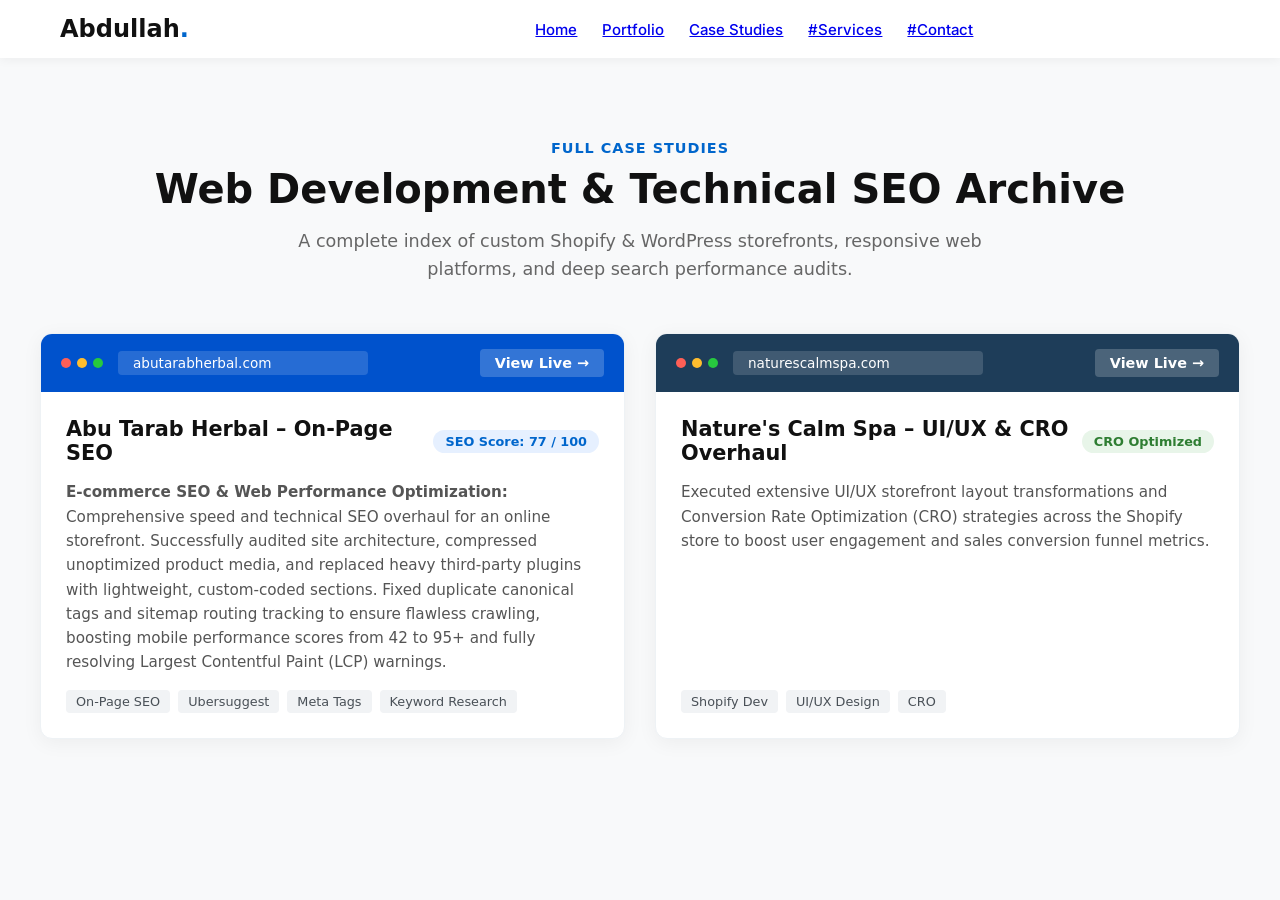
==== portfolio/index.html @ 2f91d19c "Update index.html" ====
<!DOCTYPE html>
<html lang="en">
<head>
    <meta charset="UTF-8">
     <link rel="icon" type="image/png" href="/logo.webp">
    <meta name="viewport" content="width=device-width, initial-scale=1.0">
    <link href="https://fonts.googleapis.com/css2?family=Inter:wght@400;500;700&display=swap" rel="stylesheet">
    <title>Case Studies & Projects | Abdullah Abid</title>
    
    <style>
        * {
            box-sizing: border-box;
            margin: 0;
            padding: 0;
            font-family: system-ui, -apple-system, BlinkMacSystemFont, 'Segoe UI', Roboto, Oxygen, Ubuntu, Cantarell, sans-serif;
        }
        body {
            background-color: #f8f9fa;
            color: #333;
        }
        /* Header & Nav Layout Settings */
        .header {
            position: fixed;
            top: 0;
            left: 0;
            width: 100%;
            background: #ffffff;
            box-shadow: 0 2px 10px rgba(0,0,0,0.05);
            z-index: 1000;
            padding: 15px 0;
        }
        .nav-container {
            max-width: 1200px;
            margin: 0 auto;
            display: flex;
            justify-content: space-between;
            align-items: center;
            padding: 0 20px;
            gap: 100px;
        }
        .logo {
            font-size: 24px;
            font-weight: 700;
            color: #111;
        }
        .logo span {
            color: #0066cc;
        }
        .nav-links {
            display: flex;
            list-style: none;
            gap: 25px;
            margin: 0 auto; 
}
        .nav-links li a {
    font-family: 'Inter', sans-serif !important;
    font-size: 15px !important;
    font-weight: 500 !important;
    
}
        .nav-links li a:hover {
    color: #0066cc;
}
        /* Grid Layout System */
        .portfolio-section {
            padding: 140px 20px 80px 20px;
        }
        .section-inner {
            max-width: 1200px;
            margin: 0 auto;
        }
        .section-label {
            text-align: center;
            color: #0066cc;
            font-weight: bold;
            text-transform: uppercase;
            letter-spacing: 1px;
            margin-bottom: 10px;
            font-size: 0.9rem;
        }
        .section-title {
            text-align: center;
            font-size: 2.5rem;
            color: #111111;
            margin-bottom: 15px;
            font-weight: 800;
        }
        .section-sub {
            text-align: center;
            max-width: 700px;
            margin: 0 auto 50px auto;
            color: #666666;
            font-size: 1.1rem;
            line-height: 1.6;
        }
        .portfolio-row-container {
            display: grid;
            grid-template-columns: repeat(auto-fit, minmax(450px, 1fr));
            gap: 30px;
            width: 100%;
        }
        @media (max-width: 768px) {
            .portfolio-row-container {
                grid-template-columns: 1fr;
            }
        }
        /* Card Structure & Styling */
        .project-card {
            background: #ffffff;
            border-radius: 12px;
            box-shadow: 0 4px 20px rgba(0,0,0,0.05);
            overflow: hidden;
            border: 1px solid #eef2f5;
            display: flex;
            flex-direction: column;
        }
        .project-header {
            background: #0052cc;
            padding: 15px 20px;
            display: flex;
            justify-content: space-between;
            align-items: center;
        }
        .project-browser {
            display: flex;
            align-items: center;
            gap: 15px;
            flex-grow: 1;
        }
        .browser-dots {
            display: flex;
            gap: 6px;
        }
        .bd {
            width: 10px;
            height: 10px;
            border-radius: 50%;
            background: rgba(255,255,255,0.3);
        }
        .bd1 { background: #ff5f56; }
        .bd2 { background: #ffbd2e; }
        .bd3 { background: #27c93f; }
        .browser-url {
            background: rgba(255,255,255,0.15);
            color: #ffffff;
            padding: 4px 15px;
            border-radius: 4px;
            font-size: 0.85rem;
            width: 60%;
            max-width: 250px;
        }
        .project-live-btn {
            color: #ffffff;
            text-decoration: none;
            font-size: 0.9rem;
            font-weight: bold;
            background: rgba(255,255,255,0.2);
            padding: 6px 15px;
            border-radius: 4px;
            transition: background 0.3s;
        }
        .project-live-btn:hover {
            background: rgba(255,255,255,0.3);
        }
        .project-body {
            padding: 25px;
            display: flex;
            flex-direction: column;
            gap: 15px;
            flex-grow: 1;
        }
        .project-title-row {
            display: flex;
            justify-content: space-between;
            align-items: center;
            gap: 10px;
        }
        .project-title {
            font-size: 1.3rem;
            font-weight: 700;
            color: #111;
        }
        .seo-score {
            background: #e6f0ff;
            color: #0066cc;
            padding: 4px 12px;
            border-radius: 20px;
            font-size: 0.8rem;
            font-weight: bold;
            white-space: nowrap;
        }
        .project-desc {
            color: #555;
            font-size: 0.95rem;
            line-height: 1.6;
        }
        .project-tags {
            display: flex;
            flex-wrap: wrap;
            gap: 8px;
            margin-top: auto;
        }
        .ptag {
            background: #f1f3f5;
            color: #495057;
            padding: 4px 10px;
            border-radius: 4px;
            font-size: 0.8rem;
            font-weight: 500;
        }
    </style>
</head>
<body>

    <header class="header">
        <nav class="nav-container">
            <div class="logo">Abdullah<span>.</span></div>
          <ul class="nav-links">
        <li><a href="/">Home</a></li>
        <li><a href="/portfolio/" class="active">Portfolio</a></li>
        <li><a href="/case-studies">Case Studies</a></li>
        <li><a href="/services">#Services</a></li>
        <li><a href="/contact">#Contact</a></li>
    </ul>
        </nav>
    </header>

    <section class="portfolio-section">
        <div class="section-inner">
          <p class="section-label">Full Case Studies</p>
            <h1 class="section-title">Web Development & Technical SEO Archive</h1>
            <p class="section-sub">A complete index of custom Shopify & WordPress storefronts, responsive web platforms, and deep search performance audits.</p>
            
            <div class="portfolio-row-container">
                
                <div class="project-card">
                    <div class="project-header">
                        <div class="project-browser">
                            <div class="browser-dots"><div class="bd bd1"></div><div class="bd bd2"></div><div class="bd bd3"></div></div>
                            <div class="browser-url">abutarabherbal.com</div>
                        </div>
                        <a href="https://abutarabherbal.com" target="_blank" class="project-live-btn">View Live &rarr;</a>
                    </div>
                    <div class="project-body">
                        <div class="project-title-row">
                            <div class="project-title">Abu Tarab Herbal – On-Page SEO</div>
                            <div class="seo-score">SEO Score: 77 / 100</div>
                        </div>
                        <p class="project-desc"><strong>E-commerce SEO & Web Performance Optimization:</strong> Comprehensive speed and technical SEO overhaul for an online storefront. Successfully audited site architecture, compressed unoptimized product media, and replaced heavy third-party plugins with lightweight, custom-coded sections. Fixed duplicate canonical tags and sitemap routing tracking to ensure flawless crawling, boosting mobile performance scores from 42 to 95+ and fully resolving Largest Contentful Paint (LCP) warnings.</p>
                        <div class="project-tags">
                            <span class="ptag">On-Page SEO</span>
                            <span class="ptag">Ubersuggest</span>
                            <span class="ptag">Meta Tags</span>
                            <span class="ptag">Keyword Research</span>
                        </div>
                    </div>
                </div>

                <div class="project-card">
                    <div class="project-header" style="background: #1e3d59;"> <div class="project-browser">
                            <div class="browser-dots"><div class="bd bd1"></div><div class="bd bd2"></div><div class="bd bd3"></div></div>
                            <div class="browser-url">naturescalmspa.com</div>
                        </div>
                        <a href="https://naturescalmspa.com" target="_blank" class="project-live-btn">View Live &rarr;</a>
                    </div>
                    <div class="project-body">
                        <div class="project-title-row">
                            <div class="project-title">Nature's Calm Spa – UI/UX & CRO Overhaul</div>
                            <div class="seo-score" style="background: #e8f5e9; color: #2e7d32;">CRO Optimized</div>
                        </div>
                        <p class="project-desc">Executed extensive UI/UX storefront layout transformations and Conversion Rate Optimization (CRO) strategies across the Shopify store to boost user engagement and sales conversion funnel metrics.</p>
                        <div class="project-tags">
                            <span class="ptag">Shopify Dev</span>
                            <span class="ptag">UI/UX Design</span>
                            <span class="ptag">CRO</span>
                        </div>
                    </div>
                </div>

            </div>
        </div>
    </section>

</body>
</html>
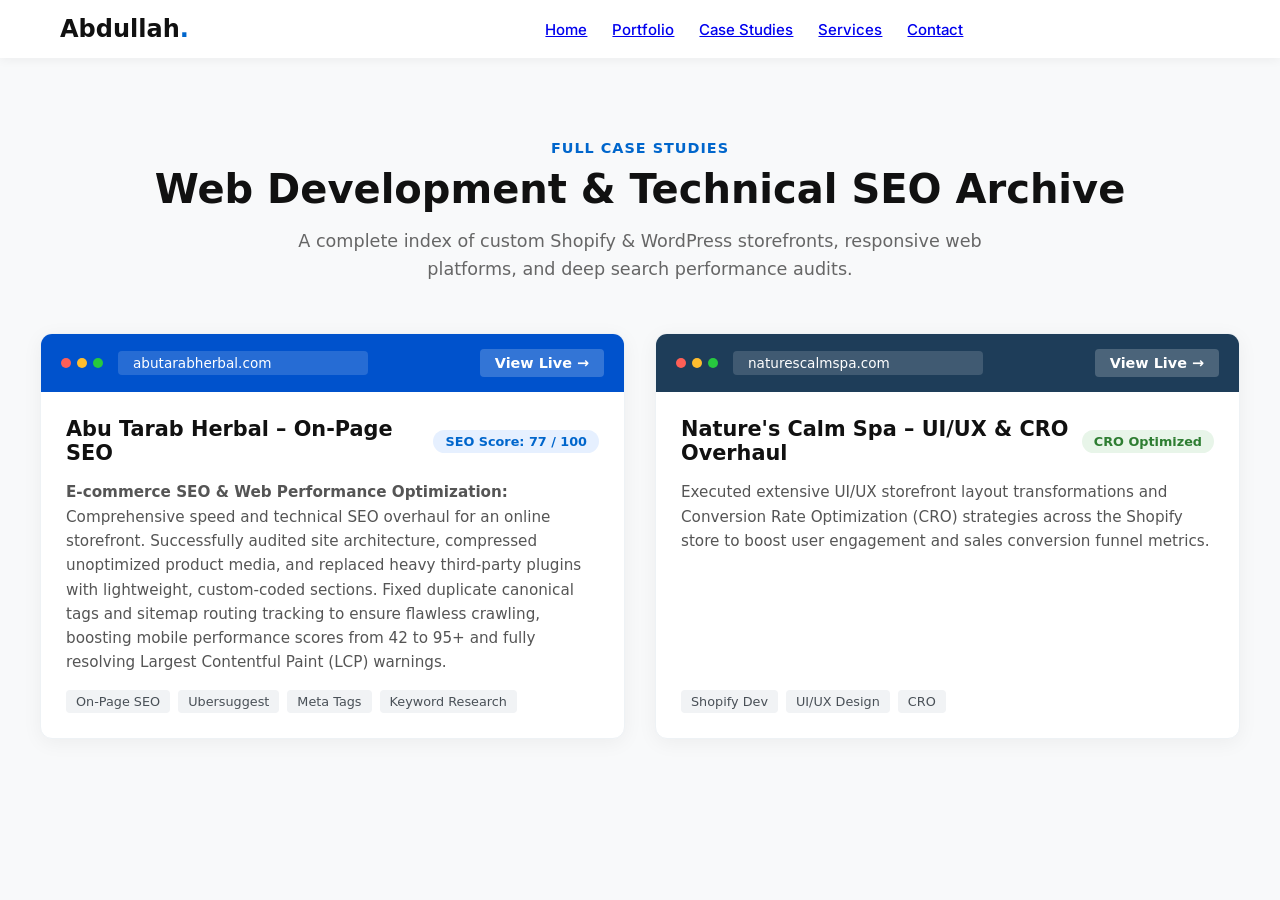
==== commit 35a8aaa2: "Update index.html" ====
--- a/portfolio/index.html
+++ b/portfolio/index.html
@@ -219,8 +219,8 @@
         <li><a href="/">Home</a></li>
         <li><a href="/portfolio/" class="active">Portfolio</a></li>
         <li><a href="/case-studies">Case Studies</a></li>
-        <li><a href="/services">#Services</a></li>
-        <li><a href="/contact">#Contact</a></li>
+        <li><a href="/services">Services</a></li>
+        <li><a href="/contact">Contact</a></li>
     </ul>
         </nav>
     </header>
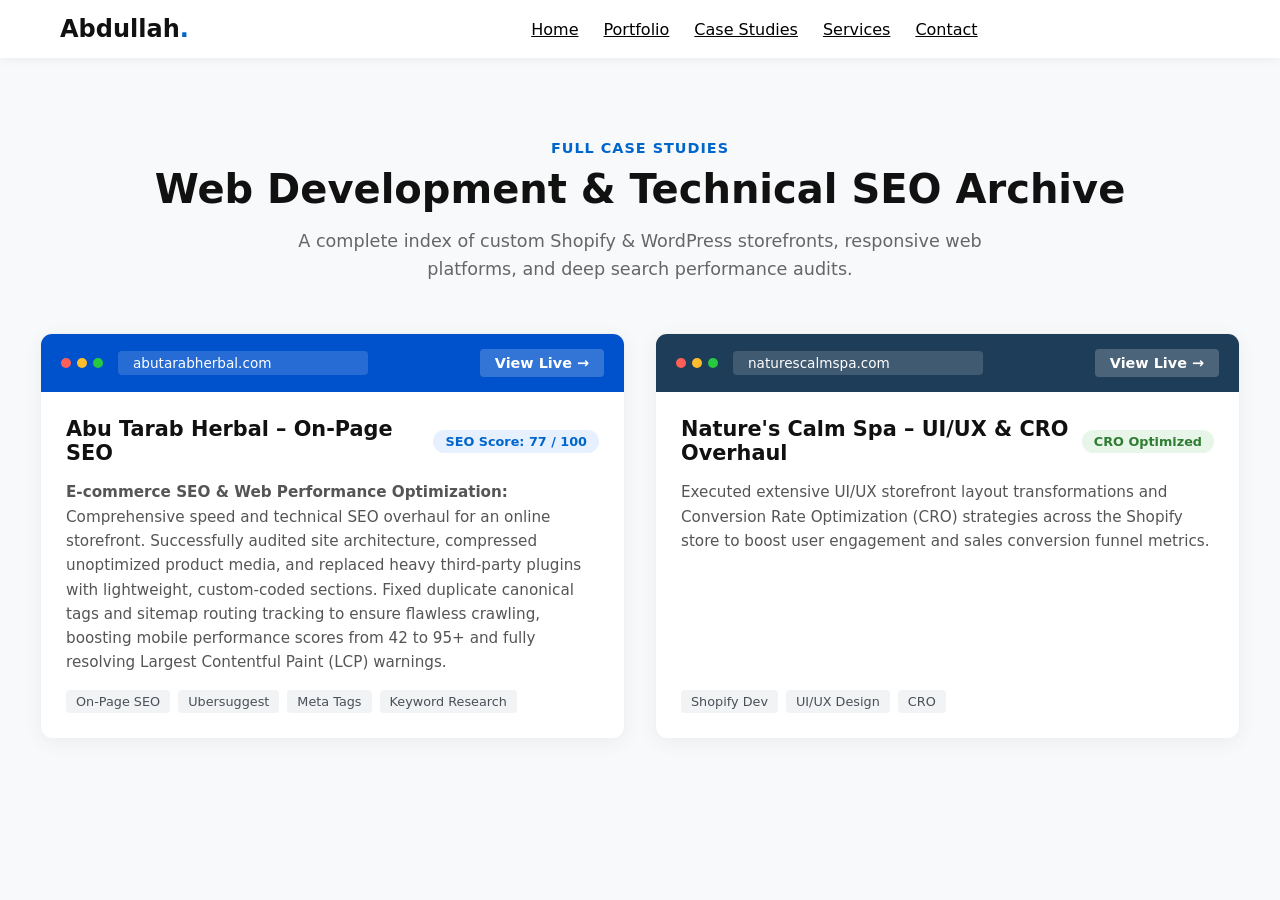
==== commit 6362face: "Update index.html" ====
--- a/portfolio/index.html
+++ b/portfolio/index.html
@@ -52,14 +52,12 @@
             gap: 25px;
             margin: 0 auto; 
 }
-        .nav-links li a {
-    font-family: 'Inter', sans-serif !important;
-    font-size: 15px !important;
-    font-weight: 500 !important;
-    
+      .nav-links li a {
+    color: #000000 !important;
 }
-        .nav-links li a:hover {
-    color: #0066cc;
+
+.nav-links li a:hover {
+    color: #000000 !important;
 }
         /* Grid Layout System */
         .portfolio-section {
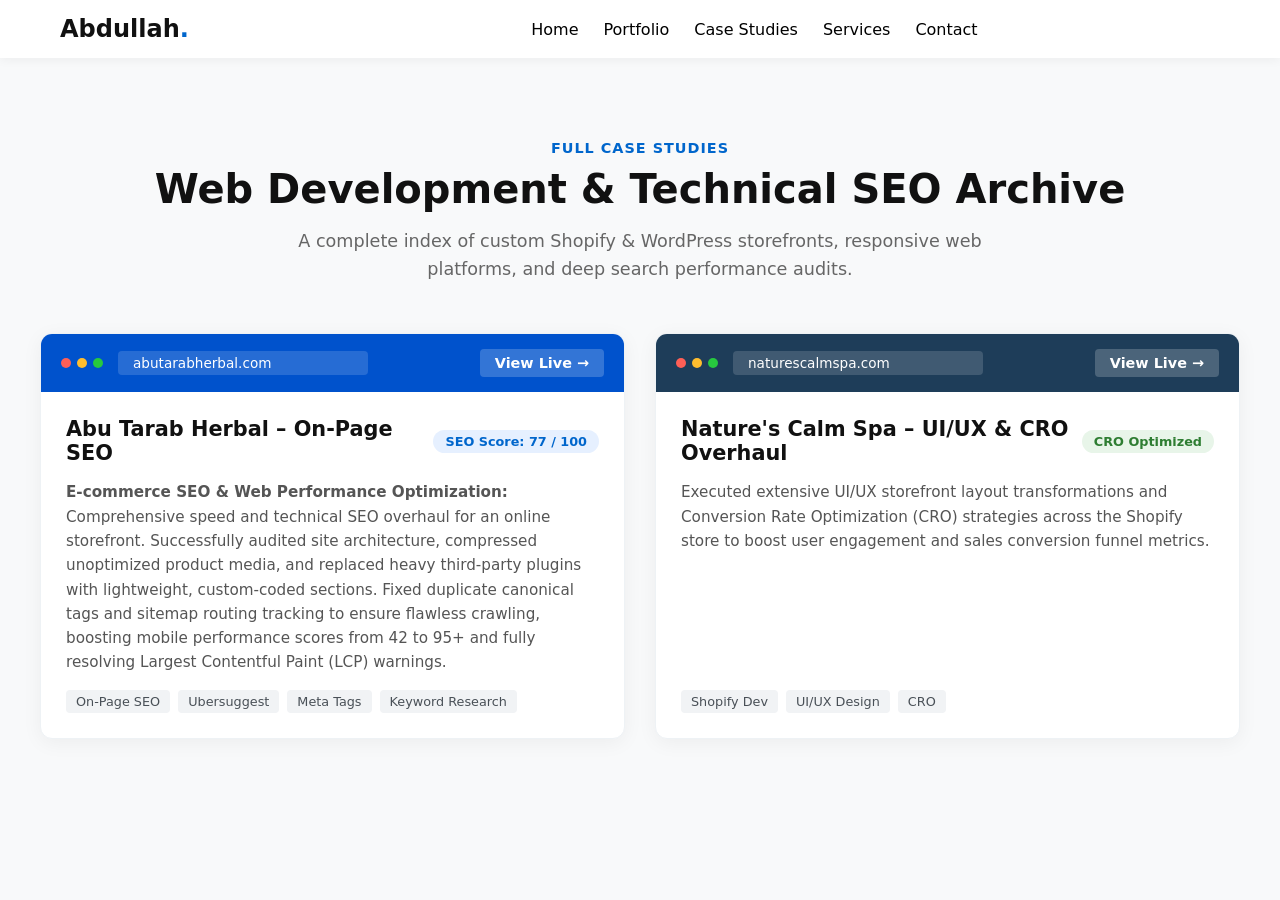
==== commit a1a9c22c: "Update index.html" ====
--- a/portfolio/index.html
+++ b/portfolio/index.html
@@ -54,10 +54,12 @@
 }
       .nav-links li a {
     color: #000000 !important;
+    text-decoration: none !important;      
 }
 
 .nav-links li a:hover {
     color: #000000 !important;
+    text-decoration: none !important;
 }
         /* Grid Layout System */
         .portfolio-section {
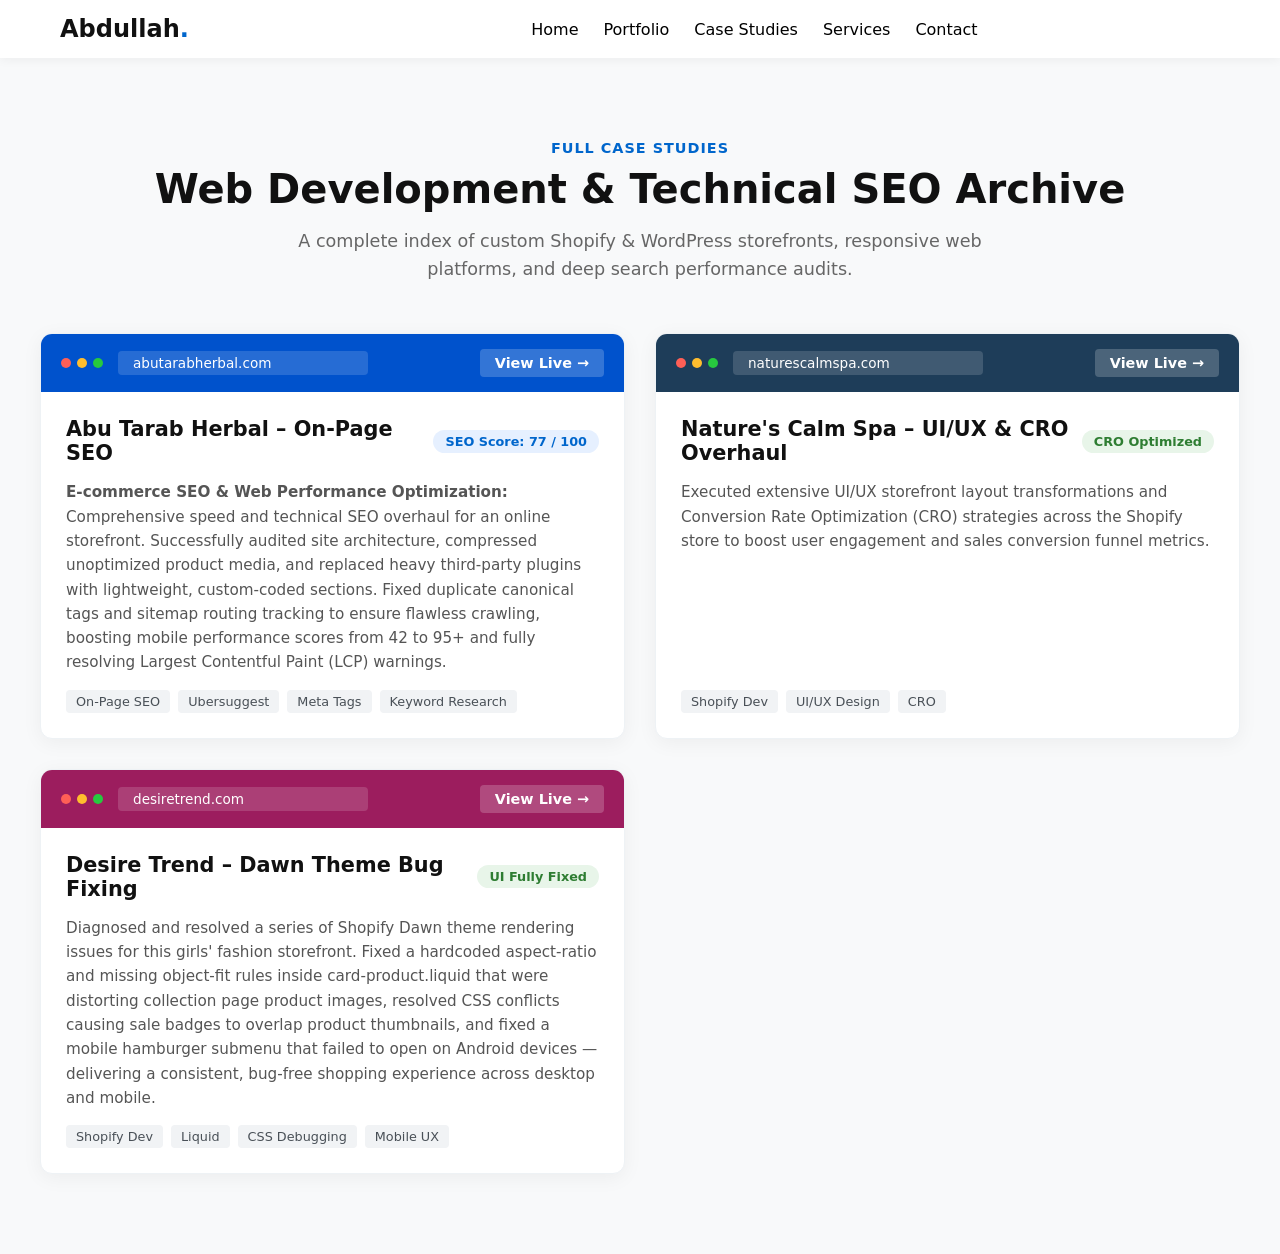
==== commit f502213e: "Update index.html" ====
--- a/portfolio/index.html
+++ b/portfolio/index.html
@@ -277,6 +277,29 @@
                     </div>
                 </div>
 
+                <div class="project-card">
+                    <div class="project-header" style="background: #9c1d5e;">
+                        <div class="project-browser">
+                            <div class="browser-dots"><div class="bd bd1"></div><div class="bd bd2"></div><div class="bd bd3"></div></div>
+                            <div class="browser-url">desiretrend.com</div>
+                        </div>
+                        <a href="https://desiretrend.com" target="_blank" class="project-live-btn">View Live &rarr;</a>
+                    </div>
+                    <div class="project-body">
+                        <div class="project-title-row">
+                            <div class="project-title">Desire Trend – Dawn Theme Bug Fixing</div>
+                            <div class="seo-score" style="background: #e8f5e9; color: #2e7d32;">UI Fully Fixed</div>
+                        </div>
+                        <p class="project-desc">Diagnosed and resolved a series of Shopify Dawn theme rendering issues for this girls' fashion storefront. Fixed a hardcoded aspect-ratio and missing object-fit rules inside card-product.liquid that were distorting collection page product images, resolved CSS conflicts causing sale badges to overlap product thumbnails, and fixed a mobile hamburger submenu that failed to open on Android devices — delivering a consistent, bug-free shopping experience across desktop and mobile.</p>
+                        <div class="project-tags">
+                            <span class="ptag">Shopify Dev</span>
+                            <span class="ptag">Liquid</span>
+                            <span class="ptag">CSS Debugging</span>
+                            <span class="ptag">Mobile UX</span>
+                        </div>
+                    </div>
+                </div>
+
             </div>
         </div>
     </section>
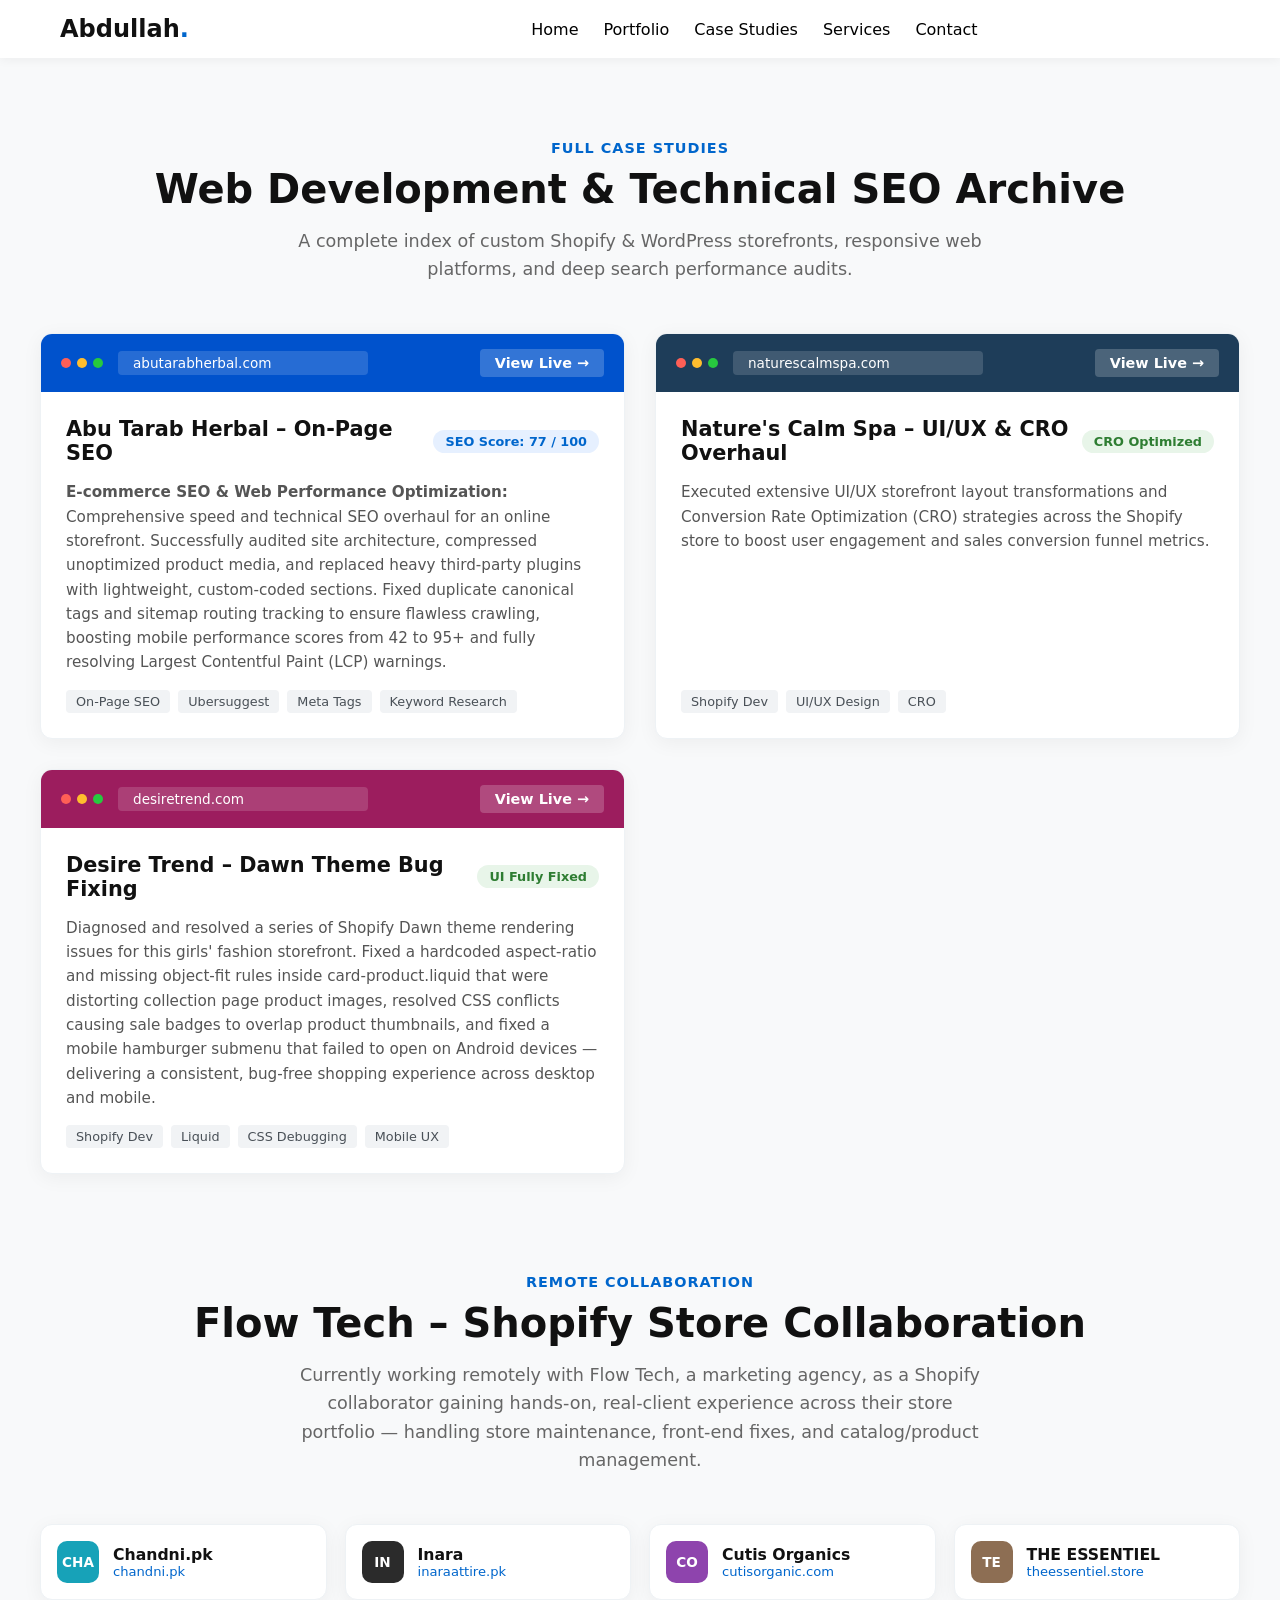
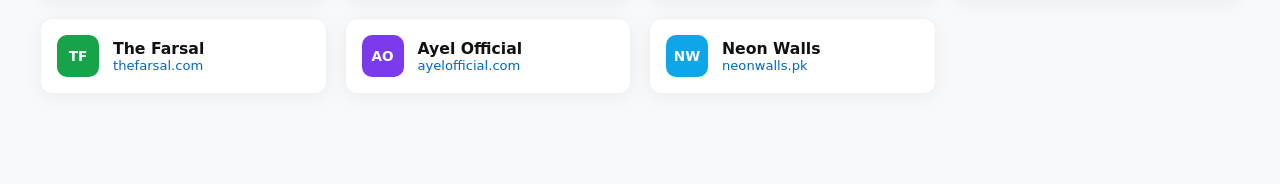
==== commit 16e419f3: "Update index.html" ====
--- a/portfolio/index.html
+++ b/portfolio/index.html
@@ -208,6 +208,58 @@
             font-size: 0.8rem;
             font-weight: 500;
         }
+        /* Flow Tech Collaboration Section */
+        .flowtech-section {
+            padding: 20px 20px 90px 20px;
+        }
+        .store-grid {
+            display: grid;
+            grid-template-columns: repeat(auto-fit, minmax(230px, 1fr));
+            gap: 18px;
+        }
+        .store-chip {
+            background: #ffffff;
+            border: 1px solid #eef2f5;
+            border-radius: 12px;
+            box-shadow: 0 4px 20px rgba(0,0,0,0.05);
+            padding: 16px;
+            display: flex;
+            align-items: center;
+            gap: 14px;
+            text-decoration: none;
+            transition: transform 0.2s, box-shadow 0.2s;
+        }
+        .store-chip:hover {
+            transform: translateY(-3px);
+            box-shadow: 0 8px 24px rgba(0,0,0,0.08);
+        }
+        .store-avatar {
+            width: 42px;
+            height: 42px;
+            border-radius: 10px;
+            display: flex;
+            align-items: center;
+            justify-content: center;
+            color: #ffffff;
+            font-weight: 700;
+            font-size: 0.85rem;
+            flex-shrink: 0;
+        }
+        .store-info {
+            min-width: 0;
+        }
+        .store-name {
+            font-weight: 700;
+            font-size: 0.98rem;
+            color: #111;
+        }
+        .store-url {
+            font-size: 0.82rem;
+            color: #0066cc;
+            white-space: nowrap;
+            overflow: hidden;
+            text-overflow: ellipsis;
+        }
     </style>
 </head>
 <body>
@@ -304,5 +356,65 @@
         </div>
     </section>
 
+    <section class="flowtech-section">
+        <div class="section-inner">
+            <p class="section-label">Remote Collaboration</p>
+            <h1 class="section-title">Flow Tech – Shopify Store Collaboration</h1>
+            <p class="section-sub">Currently working remotely with Flow Tech, a marketing agency, as a Shopify collaborator gaining hands-on, real-client experience across their store portfolio — handling store maintenance, front-end fixes, and catalog/product management.</p>
+
+            <div class="store-grid">
+                <a href="https://chandni.pk" target="_blank" class="store-chip">
+                    <div class="store-avatar" style="background:#17a2b8;">CHA</div>
+                    <div class="store-info">
+                        <div class="store-name">Chandni.pk</div>
+                        <div class="store-url">chandni.pk</div>
+                    </div>
+                </a>
+                <a href="https://inaraattire.pk" target="_blank" class="store-chip">
+                    <div class="store-avatar" style="background:#2b2b2b;">IN</div>
+                    <div class="store-info">
+                        <div class="store-name">Inara</div>
+                        <div class="store-url">inaraattire.pk</div>
+                    </div>
+                </a>
+                <a href="https://cutisorganic.com" target="_blank" class="store-chip">
+                    <div class="store-avatar" style="background:#8e44ad;">CO</div>
+                    <div class="store-info">
+                        <div class="store-name">Cutis Organics</div>
+                        <div class="store-url">cutisorganic.com</div>
+                    </div>
+                </a>
+                <a href="https://www.theessentiel.store" target="_blank" class="store-chip">
+                    <div class="store-avatar" style="background:#8d6e53;">TE</div>
+                    <div class="store-info">
+                        <div class="store-name">THE ESSENTIEL</div>
+                        <div class="store-url">theessentiel.store</div>
+                    </div>
+                </a>
+                <a href="https://thefarsal.com" target="_blank" class="store-chip">
+                    <div class="store-avatar" style="background:#16a34a;">TF</div>
+                    <div class="store-info">
+                        <div class="store-name">The Farsal</div>
+                        <div class="store-url">thefarsal.com</div>
+                    </div>
+                </a>
+                <a href="https://ayelofficial.com" target="_blank" class="store-chip">
+                    <div class="store-avatar" style="background:#7c3aed;">AO</div>
+                    <div class="store-info">
+                        <div class="store-name">Ayel Official</div>
+                        <div class="store-url">ayelofficial.com</div>
+                    </div>
+                </a>
+                <a href="https://neonwalls.pk" target="_blank" class="store-chip">
+                    <div class="store-avatar" style="background:#0ea5e9;">NW</div>
+                    <div class="store-info">
+                        <div class="store-name">Neon Walls</div>
+                        <div class="store-url">neonwalls.pk</div>
+                    </div>
+                </a>
+            </div>
+        </div>
+    </section>
+
 </body>
 </html>
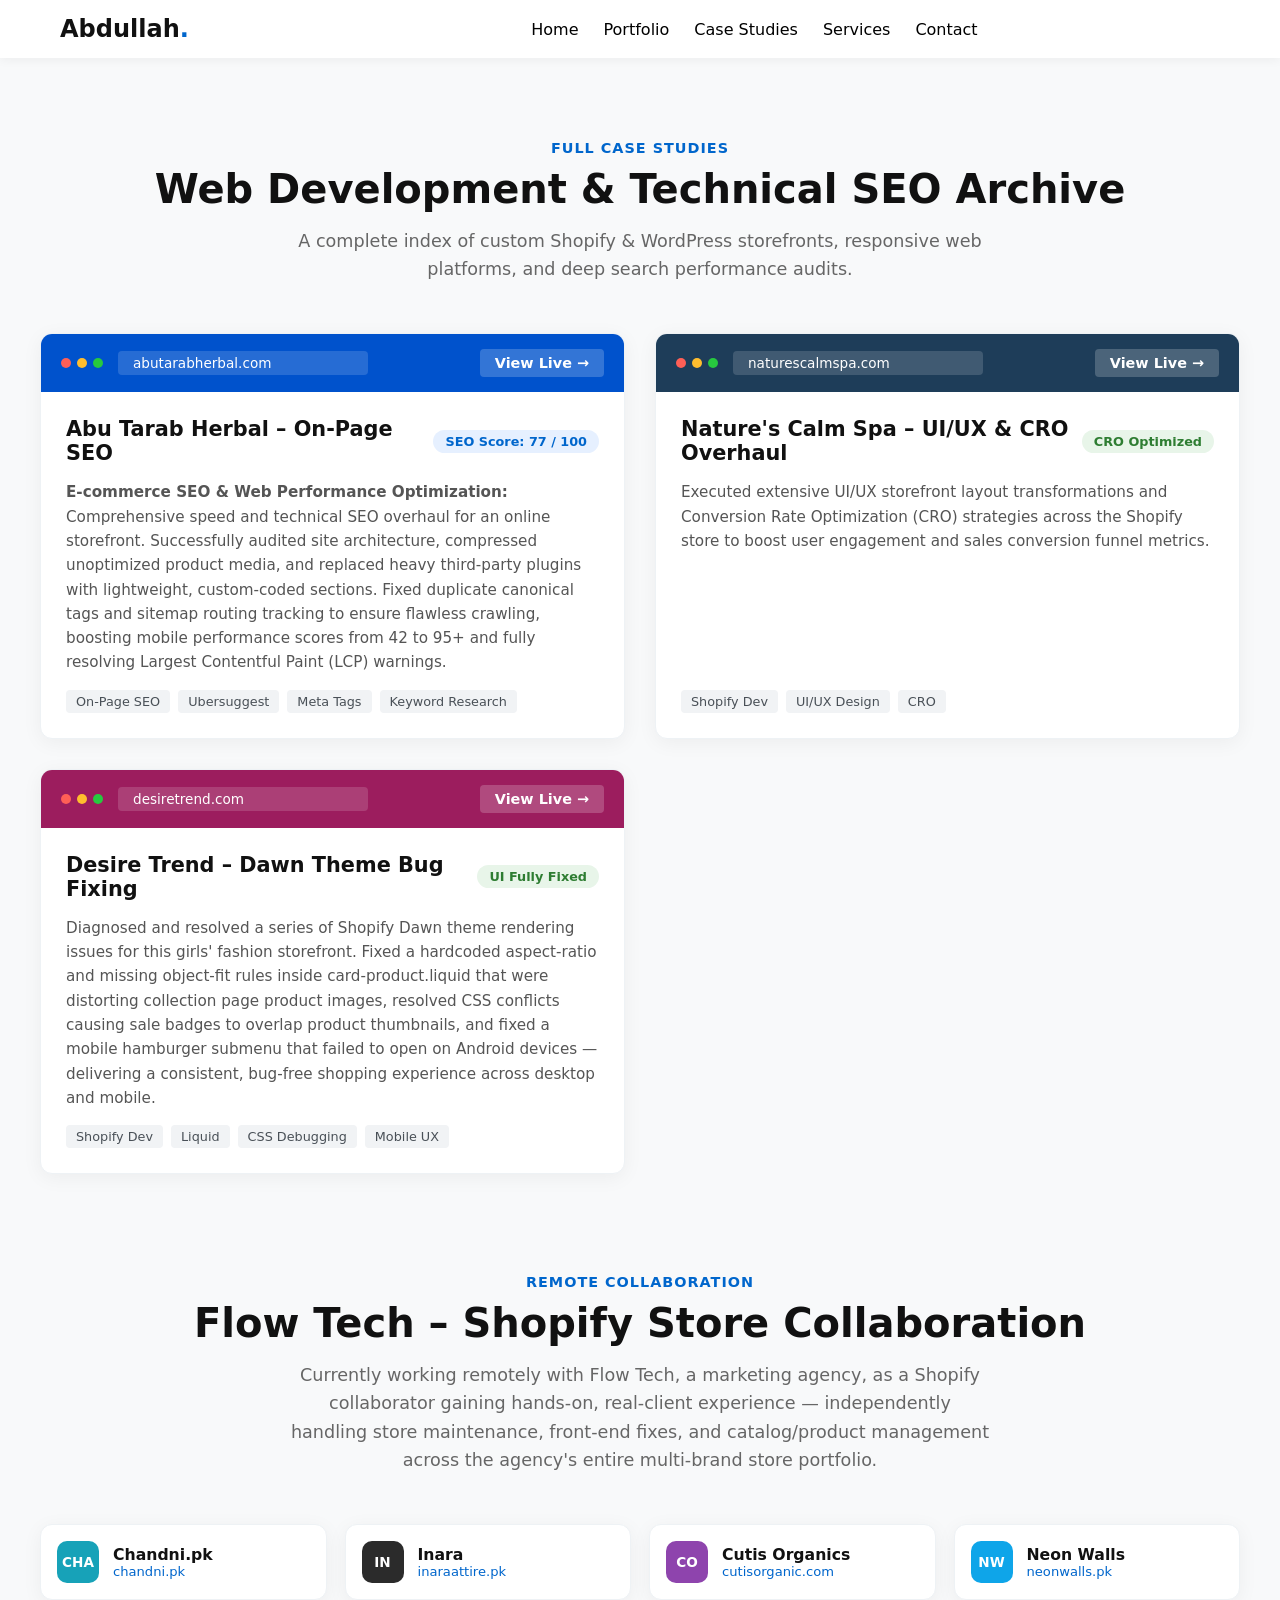
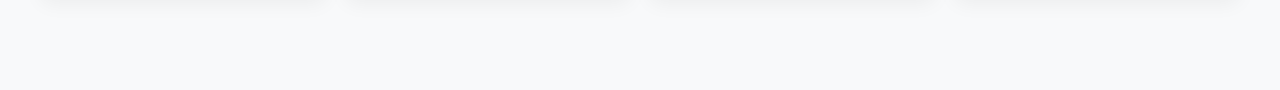
==== commit e3ebace4: "Update index.html" ====
--- a/portfolio/index.html
+++ b/portfolio/index.html
@@ -360,7 +360,7 @@
         <div class="section-inner">
             <p class="section-label">Remote Collaboration</p>
             <h1 class="section-title">Flow Tech – Shopify Store Collaboration</h1>
-            <p class="section-sub">Currently working remotely with Flow Tech, a marketing agency, as a Shopify collaborator gaining hands-on, real-client experience across their store portfolio — handling store maintenance, front-end fixes, and catalog/product management.</p>
+            <p class="section-sub">Currently working remotely with Flow Tech, a marketing agency, as a Shopify collaborator gaining hands-on, real-client experience — independently handling store maintenance, front-end fixes, and catalog/product management across the agency's entire multi-brand store portfolio.</p>
 
             <div class="store-grid">
                 <a href="https://chandni.pk" target="_blank" class="store-chip">
@@ -384,27 +384,6 @@
                         <div class="store-url">cutisorganic.com</div>
                     </div>
                 </a>
-                <a href="https://www.theessentiel.store" target="_blank" class="store-chip">
-                    <div class="store-avatar" style="background:#8d6e53;">TE</div>
-                    <div class="store-info">
-                        <div class="store-name">THE ESSENTIEL</div>
-                        <div class="store-url">theessentiel.store</div>
-                    </div>
-                </a>
-                <a href="https://thefarsal.com" target="_blank" class="store-chip">
-                    <div class="store-avatar" style="background:#16a34a;">TF</div>
-                    <div class="store-info">
-                        <div class="store-name">The Farsal</div>
-                        <div class="store-url">thefarsal.com</div>
-                    </div>
-                </a>
-                <a href="https://ayelofficial.com" target="_blank" class="store-chip">
-                    <div class="store-avatar" style="background:#7c3aed;">AO</div>
-                    <div class="store-info">
-                        <div class="store-name">Ayel Official</div>
-                        <div class="store-url">ayelofficial.com</div>
-                    </div>
-                </a>
                 <a href="https://neonwalls.pk" target="_blank" class="store-chip">
                     <div class="store-avatar" style="background:#0ea5e9;">NW</div>
                     <div class="store-info">
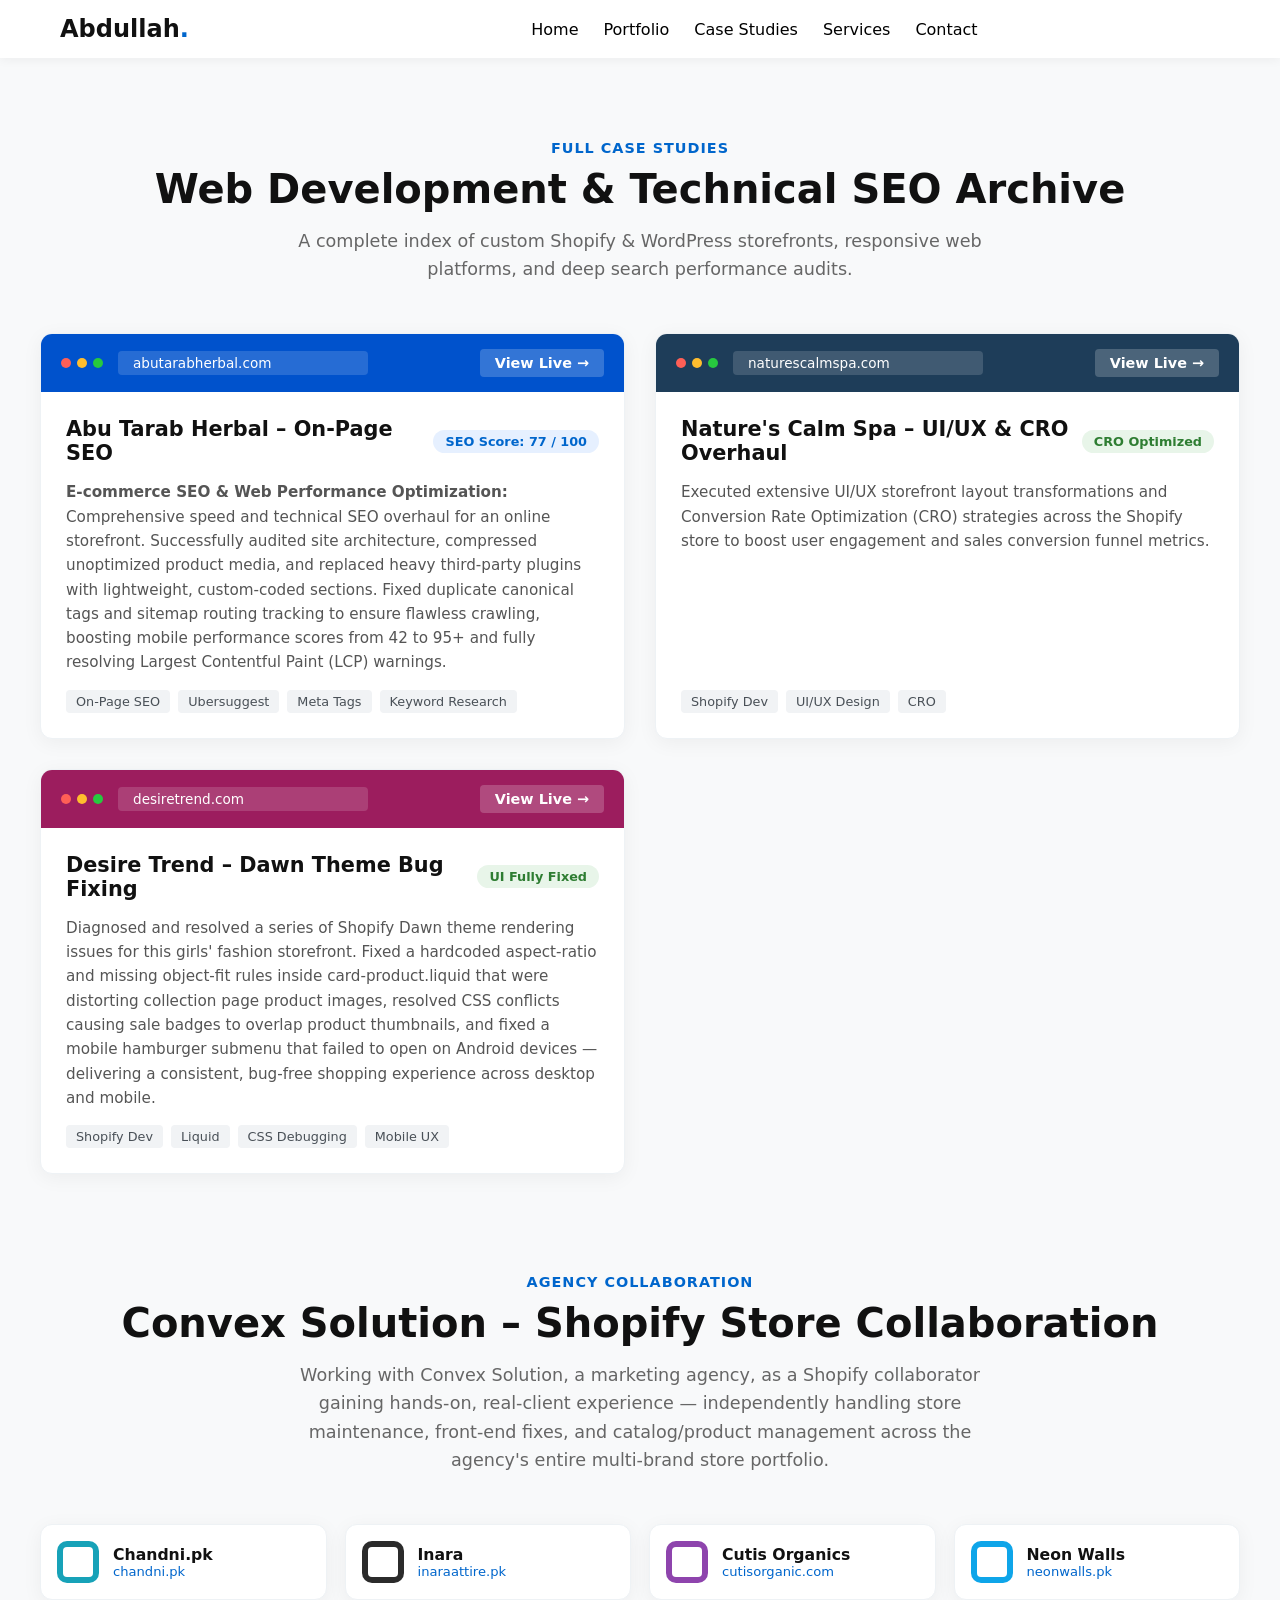
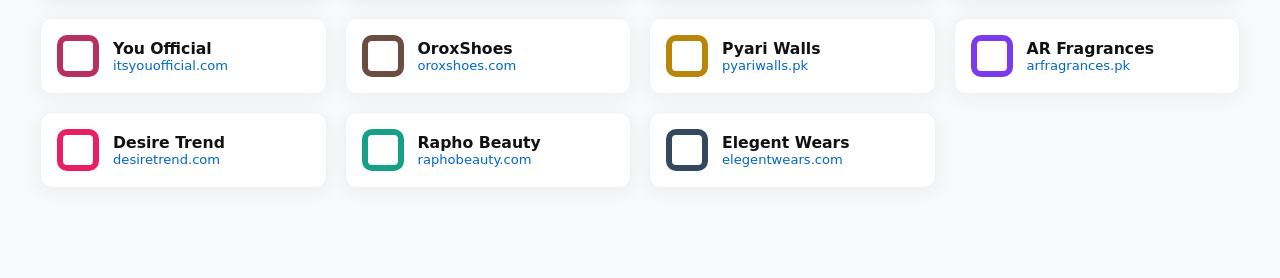
==== commit 967061b4: "Update index.html" ====
--- a/portfolio/index.html
+++ b/portfolio/index.html
@@ -208,7 +208,7 @@
             font-size: 0.8rem;
             font-weight: 500;
         }
-        /* Flow Tech Collaboration Section */
+        /* Convex Solution Collaboration Section */
         .flowtech-section {
             padding: 20px 20px 90px 20px;
         }
@@ -244,6 +244,15 @@
             font-weight: 700;
             font-size: 0.85rem;
             flex-shrink: 0;
+            overflow: hidden;
+            padding: 6px;
+        }
+        .store-avatar img {
+            width: 100%;
+            height: 100%;
+            object-fit: contain;
+            border-radius: 4px;
+            background: #ffffff;
         }
         .store-info {
             min-width: 0;
@@ -358,37 +367,86 @@
 
     <section class="flowtech-section">
         <div class="section-inner">
-            <p class="section-label">Remote Collaboration</p>
-            <h1 class="section-title">Flow Tech – Shopify Store Collaboration</h1>
-            <p class="section-sub">Currently working remotely with Flow Tech, a marketing agency, as a Shopify collaborator gaining hands-on, real-client experience — independently handling store maintenance, front-end fixes, and catalog/product management across the agency's entire multi-brand store portfolio.</p>
+            <p class="section-label">Agency Collaboration</p>
+            <h1 class="section-title">Convex Solution – Shopify Store Collaboration</h1>
+            <p class="section-sub">Working with Convex Solution, a marketing agency, as a Shopify collaborator gaining hands-on, real-client experience — independently handling store maintenance, front-end fixes, and catalog/product management across the agency's entire multi-brand store portfolio.</p>
 
             <div class="store-grid">
                 <a href="https://chandni.pk" target="_blank" class="store-chip">
-                    <div class="store-avatar" style="background:#17a2b8;">CHA</div>
+                    <div class="store-avatar" style="background:#17a2b8;"><img src="https://chandni.pk/favicon.ico" alt="Chandni.pk logo" loading="lazy" onerror="this.onerror=null;this.src='data:image/svg+xml,%3Csvg%20xmlns=%22http://www.w3.org/2000/svg%22%20viewBox=%220%200%2024%2024%22%20fill=%22none%22%20stroke=%22white%22%20stroke-width=%222%22%3E%3Ccircle%20cx=%2212%22%20cy=%2212%22%20r=%2210%22/%3E%3Cpath%20d=%22M2%2012h20M12%202a15%2015%200%20010%2020%2015%2015%200%20010-20z%22/%3E%3C/svg%3E';this.style.padding='8px';"></div>
                     <div class="store-info">
                         <div class="store-name">Chandni.pk</div>
                         <div class="store-url">chandni.pk</div>
                     </div>
                 </a>
                 <a href="https://inaraattire.pk" target="_blank" class="store-chip">
-                    <div class="store-avatar" style="background:#2b2b2b;">IN</div>
+                    <div class="store-avatar" style="background:#2b2b2b;"><img src="https://inaraattire.pk/favicon.ico" alt="Inara logo" loading="lazy" onerror="this.onerror=null;this.src='data:image/svg+xml,%3Csvg%20xmlns=%22http://www.w3.org/2000/svg%22%20viewBox=%220%200%2024%2024%22%20fill=%22none%22%20stroke=%22white%22%20stroke-width=%222%22%3E%3Ccircle%20cx=%2212%22%20cy=%2212%22%20r=%2210%22/%3E%3Cpath%20d=%22M2%2012h20M12%202a15%2015%200%20010%2020%2015%2015%200%20010-20z%22/%3E%3C/svg%3E';this.style.padding='8px';"></div>
                     <div class="store-info">
                         <div class="store-name">Inara</div>
                         <div class="store-url">inaraattire.pk</div>
                     </div>
                 </a>
                 <a href="https://cutisorganic.com" target="_blank" class="store-chip">
-                    <div class="store-avatar" style="background:#8e44ad;">CO</div>
+                    <div class="store-avatar" style="background:#8e44ad;"><img src="https://cutisorganic.com/favicon.ico" alt="Cutis Organics logo" loading="lazy" onerror="this.onerror=null;this.src='data:image/svg+xml,%3Csvg%20xmlns=%22http://www.w3.org/2000/svg%22%20viewBox=%220%200%2024%2024%22%20fill=%22none%22%20stroke=%22white%22%20stroke-width=%222%22%3E%3Ccircle%20cx=%2212%22%20cy=%2212%22%20r=%2210%22/%3E%3Cpath%20d=%22M2%2012h20M12%202a15%2015%200%20010%2020%2015%2015%200%20010-20z%22/%3E%3C/svg%3E';this.style.padding='8px';"></div>
                     <div class="store-info">
                         <div class="store-name">Cutis Organics</div>
                         <div class="store-url">cutisorganic.com</div>
                     </div>
                 </a>
                 <a href="https://neonwalls.pk" target="_blank" class="store-chip">
-                    <div class="store-avatar" style="background:#0ea5e9;">NW</div>
+                    <div class="store-avatar" style="background:#0ea5e9;"><img src="https://neonwalls.pk/favicon.ico" alt="Neon Walls logo" loading="lazy" onerror="this.onerror=null;this.src='data:image/svg+xml,%3Csvg%20xmlns=%22http://www.w3.org/2000/svg%22%20viewBox=%220%200%2024%2024%22%20fill=%22none%22%20stroke=%22white%22%20stroke-width=%222%22%3E%3Ccircle%20cx=%2212%22%20cy=%2212%22%20r=%2210%22/%3E%3Cpath%20d=%22M2%2012h20M12%202a15%2015%200%20010%2020%2015%2015%200%20010-20z%22/%3E%3C/svg%3E';this.style.padding='8px';"></div>
                     <div class="store-info">
                         <div class="store-name">Neon Walls</div>
                         <div class="store-url">neonwalls.pk</div>
+                    </div>
+                </a>
+                <a href="https://itsyouofficial.com" target="_blank" class="store-chip">
+                    <div class="store-avatar" style="background:#b8305f;"><img src="https://itsyouofficial.com/favicon.ico" alt="You Official logo" loading="lazy" onerror="this.onerror=null;this.src='data:image/svg+xml,%3Csvg%20xmlns=%22http://www.w3.org/2000/svg%22%20viewBox=%220%200%2024%2024%22%20fill=%22none%22%20stroke=%22white%22%20stroke-width=%222%22%3E%3Ccircle%20cx=%2212%22%20cy=%2212%22%20r=%2210%22/%3E%3Cpath%20d=%22M2%2012h20M12%202a15%2015%200%20010%2020%2015%2015%200%20010-20z%22/%3E%3C/svg%3E';this.style.padding='8px';"></div>
+                    <div class="store-info">
+                        <div class="store-name">You Official</div>
+                        <div class="store-url">itsyouofficial.com</div>
+                    </div>
+                </a>
+                <a href="https://www.oroxshoes.com" target="_blank" class="store-chip">
+                    <div class="store-avatar" style="background:#6d4c41;"><img src="https://www.oroxshoes.com/favicon.ico" alt="OroxShoes logo" loading="lazy" onerror="this.onerror=null;this.src='data:image/svg+xml,%3Csvg%20xmlns=%22http://www.w3.org/2000/svg%22%20viewBox=%220%200%2024%2024%22%20fill=%22none%22%20stroke=%22white%22%20stroke-width=%222%22%3E%3Ccircle%20cx=%2212%22%20cy=%2212%22%20r=%2210%22/%3E%3Cpath%20d=%22M2%2012h20M12%202a15%2015%200%20010%2020%2015%2015%200%20010-20z%22/%3E%3C/svg%3E';this.style.padding='8px';"></div>
+                    <div class="store-info">
+                        <div class="store-name">OroxShoes</div>
+                        <div class="store-url">oroxshoes.com</div>
+                    </div>
+                </a>
+                <a href="https://pyariwalls.pk" target="_blank" class="store-chip">
+                    <div class="store-avatar" style="background:#b8860b;"><img src="https://pyariwalls.pk/favicon.ico" alt="Pyari Walls logo" loading="lazy" onerror="this.onerror=null;this.src='data:image/svg+xml,%3Csvg%20xmlns=%22http://www.w3.org/2000/svg%22%20viewBox=%220%200%2024%2024%22%20fill=%22none%22%20stroke=%22white%22%20stroke-width=%222%22%3E%3Ccircle%20cx=%2212%22%20cy=%2212%22%20r=%2210%22/%3E%3Cpath%20d=%22M2%2012h20M12%202a15%2015%200%20010%2020%2015%2015%200%20010-20z%22/%3E%3C/svg%3E';this.style.padding='8px';"></div>
+                    <div class="store-info">
+                        <div class="store-name">Pyari Walls</div>
+                        <div class="store-url">pyariwalls.pk</div>
+                    </div>
+                </a>
+                <a href="https://arfragrances.pk" target="_blank" class="store-chip">
+                    <div class="store-avatar" style="background:#7c3aed;"><img src="https://arfragrances.pk/favicon.ico" alt="AR Fragrances logo" loading="lazy" onerror="this.onerror=null;this.src='data:image/svg+xml,%3Csvg%20xmlns=%22http://www.w3.org/2000/svg%22%20viewBox=%220%200%2024%2024%22%20fill=%22none%22%20stroke=%22white%22%20stroke-width=%222%22%3E%3Ccircle%20cx=%2212%22%20cy=%2212%22%20r=%2210%22/%3E%3Cpath%20d=%22M2%2012h20M12%202a15%2015%200%20010%2020%2015%2015%200%20010-20z%22/%3E%3C/svg%3E';this.style.padding='8px';"></div>
+                    <div class="store-info">
+                        <div class="store-name">AR Fragrances</div>
+                        <div class="store-url">arfragrances.pk</div>
+                    </div>
+                </a>
+                <a href="https://desiretrend.com" target="_blank" class="store-chip">
+                    <div class="store-avatar" style="background:#e91e63;"><img src="https://desiretrend.com/favicon.ico" alt="Desire Trend logo" loading="lazy" onerror="this.onerror=null;this.src='data:image/svg+xml,%3Csvg%20xmlns=%22http://www.w3.org/2000/svg%22%20viewBox=%220%200%2024%2024%22%20fill=%22none%22%20stroke=%22white%22%20stroke-width=%222%22%3E%3Ccircle%20cx=%2212%22%20cy=%2212%22%20r=%2210%22/%3E%3Cpath%20d=%22M2%2012h20M12%202a15%2015%200%20010%2020%2015%2015%200%20010-20z%22/%3E%3C/svg%3E';this.style.padding='8px';"></div>
+                    <div class="store-info">
+                        <div class="store-name">Desire Trend</div>
+                        <div class="store-url">desiretrend.com</div>
+                    </div>
+                </a>
+                <a href="https://www.raphobeauty.com" target="_blank" class="store-chip">
+                    <div class="store-avatar" style="background:#16a085;"><img src="https://www.raphobeauty.com/favicon.ico" alt="Rapho Beauty logo" loading="lazy" onerror="this.onerror=null;this.src='data:image/svg+xml,%3Csvg%20xmlns=%22http://www.w3.org/2000/svg%22%20viewBox=%220%200%2024%2024%22%20fill=%22none%22%20stroke=%22white%22%20stroke-width=%222%22%3E%3Ccircle%20cx=%2212%22%20cy=%2212%22%20r=%2210%22/%3E%3Cpath%20d=%22M2%2012h20M12%202a15%2015%200%20010%2020%2015%2015%200%20010-20z%22/%3E%3C/svg%3E';this.style.padding='8px';"></div>
+                    <div class="store-info">
+                        <div class="store-name">Rapho Beauty</div>
+                        <div class="store-url">raphobeauty.com</div>
+                    </div>
+                </a>
+                <a href="https://www.elegentwears.com" target="_blank" class="store-chip">
+                    <div class="store-avatar" style="background:#34495e;"><img src="https://www.elegentwears.com/favicon.ico" alt="Elegent Wears logo" loading="lazy" onerror="this.onerror=null;this.src='data:image/svg+xml,%3Csvg%20xmlns=%22http://www.w3.org/2000/svg%22%20viewBox=%220%200%2024%2024%22%20fill=%22none%22%20stroke=%22white%22%20stroke-width=%222%22%3E%3Ccircle%20cx=%2212%22%20cy=%2212%22%20r=%2210%22/%3E%3Cpath%20d=%22M2%2012h20M12%202a15%2015%200%20010%2020%2015%2015%200%20010-20z%22/%3E%3C/svg%3E';this.style.padding='8px';"></div>
+                    <div class="store-info">
+                        <div class="store-name">Elegent Wears</div>
+                        <div class="store-url">elegentwears.com</div>
                     </div>
                 </a>
             </div>
